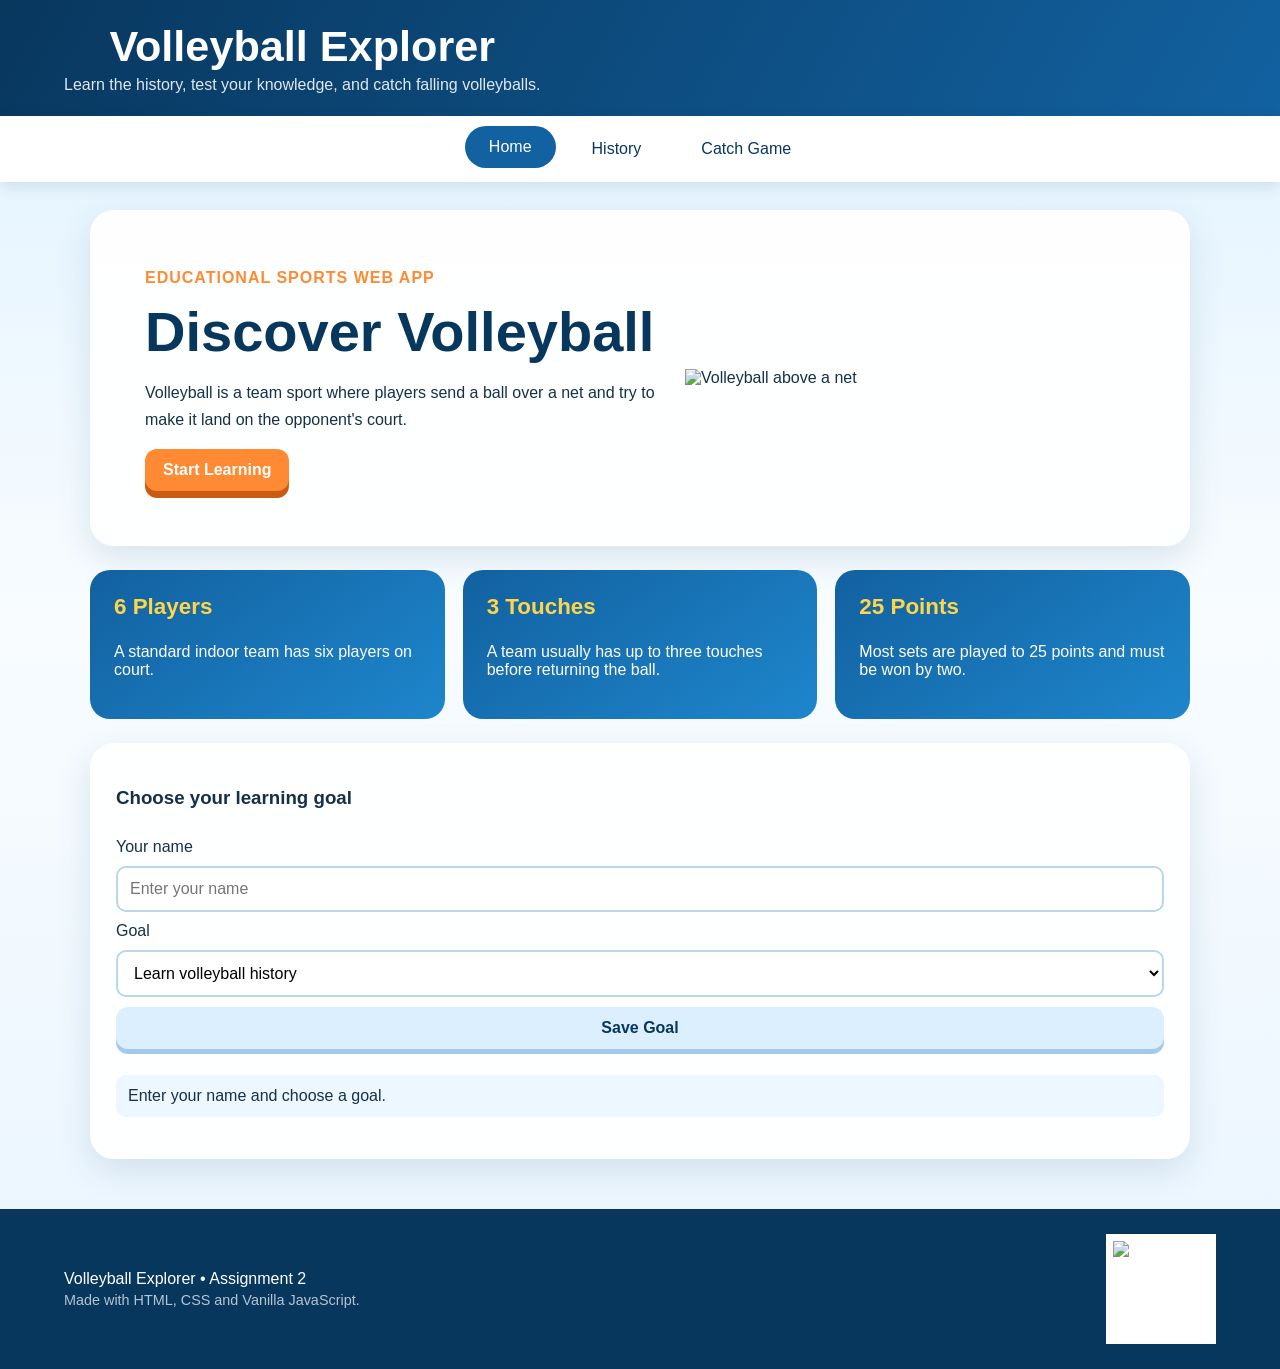
==== index.html @ 9e32d2ed "Add files via upload" ====
<!DOCTYPE html>
<html lang="en">
<head>
  <meta charset="UTF-8">
  <meta name="viewport" content="width=device-width, initial-scale=1.0">
  <meta name="theme-color" content="#1261a0">
  <title>Volleyball Explorer</title>
  <link rel="stylesheet" href="style.css">
</head>
<body>
  <header class="site-header">
    <button id="menuBtn" class="menu-btn" aria-label="Open navigation">☰</button>
    <div>
      <h1>Volleyball Explorer</h1>
      <p>Learn the history, test your knowledge, and catch falling volleyballs.</p>
    </div>
  </header>

  <nav id="mainNav" class="main-nav" aria-label="Main navigation">
    <button class="nav-btn active" data-page="home">Home</button>
    <button class="nav-btn" data-page="history">History</button>
    <button class="nav-btn" data-page="game">Catch Game</button>
  </nav>

  <main>
    <section id="home" class="page active-page">
      <div class="hero-card">
        <div class="hero-text">
          <p class="tag">Educational Sports Web App</p>
          <h2>Discover Volleyball</h2>
          <p>Volleyball is a team sport where players send a ball over a net and try to make it land on the opponent's court.</p>
          <button class="primary-btn go-page" data-page="history">Start Learning</button>
        </div>
        <img src="images/volleyball.png	" alt="Volleyball above a net">
      </div>

      <div class="info-grid">
        <article>
          <h3>6 Players</h3>
          <p>A standard indoor team has six players on court.</p>
        </article>
        <article>
          <h3>3 Touches</h3>
          <p>A team usually has up to three touches before returning the ball.</p>
        </article>
        <article>
          <h3>25 Points</h3>
          <p>Most sets are played to 25 points and must be won by two.</p>
        </article>
      </div>

      <div class="settings-card">
        <h3>Choose your learning goal</h3>
        <label for="nameInput">Your name</label>
        <input id="nameInput" type="text" maxlength="20" placeholder="Enter your name">
        <label for="goalSelect">Goal</label>
        <select id="goalSelect">
          <option value="history">Learn volleyball history</option>
          <option value="game">Practise reaction speed</option>
        </select>
        <button id="saveGoalBtn" class="secondary-btn">Save Goal</button>
        <p id="goalMessage" class="message-box">Enter your name and choose a goal.</p>
      </div>
    </section>

    <section id="history" class="page">
      <div class="section-heading">
        <p class="tag">Subtopic 1</p>
        <h2>History of Volleyball</h2>
        <p>Tap each year to reveal an important event.</p>
      </div>

      <div id="timeline" class="timeline">
        <button class="timeline-item" data-year="1895">
          <span>1895</span>
          <strong>Volleyball is created</strong>
        </button>
        <button class="timeline-item" data-year="1896">
          <span>1896</span>
          <strong>The name changes</strong>
        </button>
        <button class="timeline-item" data-year="1947">
          <span>1947</span>
          <strong>International federation</strong>
        </button>
        <button class="timeline-item" data-year="1964">
          <span>1964</span>
          <strong>Olympic debut</strong>
        </button>
      </div>

      <div id="historyDetail" class="history-detail">
        <h3>Select a year</h3>
        <p>The information will appear here.</p>
      </div>

      <div class="quiz-card">
        <h3>Quick History Check</h3>
        <p>Who created volleyball?</p>
        <div id="quizOptions" class="quiz-options">
          <button data-answer="wrong">James Naismith</button>
          <button data-answer="correct">William G. Morgan</button>
          <button data-answer="wrong">Pierre de Coubertin</button>
        </div>
        <p id="quizFeedback" class="message-box">Choose one answer.</p>
      </div>
    </section>

    <section id="game" class="page">
      <div class="section-heading">
        <p class="tag">Subtopic 2</p>
        <h2>Catch the Volleyball</h2>
        <p>Move the mouse or drag your finger left and right. Catch the falling volleyballs with the hand.</p>
      </div>

      <div class="game-controls">
        <button id="startBtn" class="primary-btn">Start Game</button>
        <button id="resetBtn" class="secondary-btn">Reset</button>
        <button id="soundBtn" class="secondary-btn" aria-pressed="true">Sound: On</button>
        <button id="fullscreenBtn" class="secondary-btn">Full Screen</button>
      </div>

      <div class="score-row">
        <span>Score: <strong id="score">0</strong></span>
        <span>Misses: <strong id="misses">0</strong>/3</span>
        <span>Time: <strong id="time">30</strong>s</span>
      </div>

      <div id="gameArea" class="game-area" aria-label="Volleyball catching game">
 
        <img id="ball" class="ball hidden" src="images/volleyball.png" alt="Falling volleyball">
        <img id="hand" class="hand" src="images/hand.png" alt="Player hand">
        <p id="gameMessage" class="game-message">Press Start Game</p>
      </div>

      <div class="difficulty-card">
        <label for="difficultyRange">Difficulty</label>
        <input id="difficultyRange" type="range" min="1" max="3" value="2">
        <span id="difficultyLabel">Normal</span>
      </div>
    </section>
  </main>

  <footer>
    <div>
      <p>Volleyball Explorer • Assignment 2</p>
      <p class="small-text">Made with HTML, CSS and Vanilla JavaScript.</p>
    </div>
    <img id="qrCodeImg" src="images/qr_placeholder.svg" alt="QR code placeholder for the hosted website">
  </footer>

  <audio id="catchAudio" src="audio/catch.wav" preload="auto"></audio>
  <audio id="missAudio" src="audio/miss.wav" preload="auto"></audio>
  <script src="main.js"></script>
</body>
</html>
---- style.css ----
:root {
  --blue: #1261a0;
  --dark-blue: #08375e;
  --yellow: #ffd54a;
  --orange: #ff8a34;
  --light: #f3f9ff;
  --white: #ffffff;
  --text: #163047;
  --danger: #c0392b;
  --success: #16784c;
}

* { box-sizing: border-box; }

body {
  margin: 0;
  min-height: 100vh;
  overflow-x: hidden;
  font-family: Arial, Helvetica, sans-serif;
  color: var(--text);
  background: linear-gradient(180deg, #dff2ff 0%, #f8fcff 45%, #e9f5ff 100%);
}

button, input, select { font: inherit; }
button { cursor: pointer; }

.site-header {
  display: flex;
  align-items: center;
  text-align: center;
  gap: 18px;
  padding: 22px clamp(18px, 5vw, 70px);
  color: var(--white);
  background: linear-gradient(120deg, var(--dark-blue), var(--blue));
}



.site-header h1 { margin: 0 0 5px; font-size: clamp(1.7rem, 4vw, 2.7rem); }
.site-header p { margin: 0; opacity: 0.88; }
.menu-btn { display: none; border: 0; color: white; background: transparent; font-size: 1.8rem; }

.main-nav {
  display: flex;
  justify-content: center;
  gap: 12px;
  padding: 12px;
  background: var(--white);
  box-shadow: 0 4px 15px rgba(12, 59, 95, 0.12);
  position: sticky;
  top: 0;
  z-index: 20;
}

.nav-btn {
  border: 2px solid transparent;
  border-radius: 999px;
  padding: 10px 22px;
  color: var(--dark-blue);
  background: transparent;
  transition: 0.2s ease;
}
.nav-btn:hover, .nav-btn.active { color: white; background: var(--blue); transform: translateY(-2px); }

main { width: min(1100px, 92%); margin: 28px auto 50px; }
.page { display: none; animation: fade-in 0.35s ease; }
.active-page { display: block; }
@keyframes fade-in { from { opacity: 0; transform: translateY(10px); } to { opacity: 1; transform: translateY(0); } }

.hero-card, .settings-card, .history-detail, .quiz-card, .difficulty-card {
  border-radius: 24px;
  background: rgba(255,255,255,0.95);
  box-shadow: 0 12px 35px rgba(11, 67, 107, 0.12);
}
.hero-card { display: grid; grid-template-columns: 1.2fr 1fr; align-items: center; padding: clamp(25px, 5vw, 55px); overflow: hidden; }
.hero-card img { width: 100%; max-height: 320px; animation: float-ball 3s ease-in-out infinite; }
@keyframes float-ball { 50% { transform: translateY(-12px) rotate(3deg); } }
.tag { margin: 0 0 8px; color: var(--orange); font-weight: 800; text-transform: uppercase; letter-spacing: 1px; }
h2 { margin: 0 0 15px; color: var(--dark-blue); font-size: clamp(2rem, 5vw, 3.5rem); }
.hero-text p { line-height: 1.65; }

.primary-btn, .secondary-btn {
  border: 0;
  border-radius: 12px;
  padding: 12px 18px;
  font-weight: 700;
  transition: transform 0.2s ease, box-shadow 0.2s ease;
}
.primary-btn { color: white; background: var(--orange); box-shadow: 0 7px 0 #c95c13; }
.secondary-btn { color: var(--dark-blue); background: #dcefff; box-shadow: 0 5px 0 #a4cae8; }
.primary-btn:hover, .secondary-btn:hover { transform: translateY(-2px); }
.primary-btn:active, .secondary-btn:active { transform: translateY(3px); box-shadow: none; }

.info-grid { display: grid; grid-template-columns: repeat(3, 1fr); gap: 18px; margin: 24px 0; }
.info-grid article { padding: 24px; border-radius: 20px; color: white; background: linear-gradient(145deg, var(--blue), #1e86cc); transition: transform 0.25s ease; }
.info-grid article:hover { transform: translateY(-6px); }
.info-grid h3 { margin-top: 0; color: var(--yellow); font-size: 1.4rem; }

.settings-card { padding: 26px; display: grid; gap: 10px; }
input, select { width: 100%; border: 2px solid #b8d6ec; border-radius: 10px; padding: 12px; background: white; }
.message-box { min-height: 25px; padding: 12px; border-radius: 10px; background: #edf7ff; }
.success { color: var(--success); background: #e2f7ec; }
.error { color: var(--danger); background: #ffe9e5; }

.section-heading { margin-bottom: 22px; text-align: center; }
.section-heading p:last-child { max-width: 700px; margin: 0 auto; line-height: 1.6; }
.timeline { display: grid; grid-template-columns: repeat(4, 1fr); gap: 13px; }
.timeline-item { min-height: 120px; border: 0; border-radius: 18px; padding: 18px; color: white; background: linear-gradient(145deg, var(--blue), var(--dark-blue)); text-align: left; transition: 0.25s ease; }
.timeline-item:hover, .timeline-item.selected { transform: translateY(-6px); outline: 4px solid var(--yellow); }
.timeline-item span { display: block; margin-bottom: 8px; color: var(--yellow); font-size: 1.5rem; font-weight: 800; }
.history-detail, .quiz-card { margin-top: 20px; padding: 26px; }
.quiz-options { display: flex; flex-wrap: wrap; gap: 10px; }
.quiz-options button { flex: 1 1 190px; border: 2px solid #9dc6e4; border-radius: 12px; padding: 12px; color: var(--dark-blue); background: white; }
.quiz-options button:hover { background: #e9f6ff; }

.game-controls { display: flex; flex-wrap: wrap; justify-content: center; gap: 12px; margin-bottom: 20px; }
.score-row { display: flex; justify-content: space-around; gap: 15px; margin-bottom: 12px; padding: 13px; border-radius: 14px; color: white; background: var(--dark-blue); }
.game-area {
  position: relative;
  width: 100%;
  height: min(62vh, 540px);
  min-height: 390px;
  overflow: hidden;
  cursor: none;
  border: 6px solid white;
  border-radius: 24px;
  background: linear-gradient(#74ccff 0 72%, #f3d38b 72% 100%);
  box-shadow: 0 14px 35px rgba(13, 61, 95, 0.2);
  touch-action: none;
}
.game-area::after { content: ""; position: absolute; left: 0; right: 0; bottom: 27%; height: 8px; background: rgba(255,255,255,0.8); }
.ball { position: absolute; width: 72px; height: 72px; left: 50%; top: -90px; z-index: 4; filter: drop-shadow(0 6px 5px rgba(0,0,0,0.25)); }
.hand { position: absolute; width: 120px; left: calc(50% - 60px); bottom: 12px; z-index: 5; pointer-events: none; filter: drop-shadow(0 6px 4px rgba(0,0,0,0.25)); }
.hidden { display: none; }
.game-message { position: absolute; left: 50%; top: 42%; z-index: 8; transform: translate(-50%, -50%); margin: 0; padding: 14px 22px; border-radius: 999px; color: var(--dark-blue); background: rgba(255,255,255,0.9); font-weight: 800; text-align: center; }
.cloud { position: absolute; width: 120px; height: 35px; border-radius: 50px; background: rgba(255,255,255,0.75); }
.cloud::before, .cloud::after { content: ""; position: absolute; border-radius: 50%; background: inherit; }
.cloud::before { width: 55px; height: 55px; left: 15px; top: -25px; }
.cloud::after { width: 70px; height: 70px; right: 12px; top: -38px; }
.cloud-one { left: 8%; top: 15%; animation: cloud-move 15s linear infinite alternate; }
.cloud-two { right: 8%; top: 28%; transform: scale(0.75); animation: cloud-move 20s linear infinite alternate-reverse; }
@keyframes cloud-move { to { transform: translateX(80px); } }
.difficulty-card { display: flex; align-items: center; gap: 15px; margin-top: 18px; padding: 20px; }
.difficulty-card input { flex: 1; }

footer { display: flex; align-items: center; justify-content: space-between; gap: 20px; padding: 25px clamp(18px, 5vw, 70px); color: white; background: var(--dark-blue); }
footer p { margin: 4px 0; }
.small-text { opacity: 0.7; font-size: 0.9rem; }
#qrCodeImg { width: 110px; height: 110px; border: 7px solid white; background: white; }

@media (max-width: 800px) {
  .site-header { align-items: flex-start; }
  .menu-btn { display: block; }
  .main-nav { display: none; position: sticky; top: 0; flex-direction: column; align-items: stretch; }
  .main-nav.open { display: flex; }
  .nav-btn { border-radius: 10px; }
  main { width: min(94%, 680px); margin-top: 18px; }
  .hero-card { grid-template-columns: 1fr; text-align: center; }
  .hero-card img { max-height: 230px; order: -1; }
  .info-grid, .timeline { grid-template-columns: 1fr; }
  .timeline-item { min-height: 90px; }
  .score-row { font-size: 0.9rem; }
  .game-area { height: 58vh; min-height: 360px; }
  .ball { width: 58px; height: 58px; }
  .hand { width: 100px; }
  .difficulty-card { flex-wrap: wrap; }
  footer { justify-content: center; text-align: center; }
  #qrCodeImg { display: none; }
}

@media (prefers-reduced-motion: reduce) {
  *, *::before, *::after { animation-duration: 0.01ms !important; animation-iteration-count: 1 !important; transition-duration: 0.01ms !important; }
}
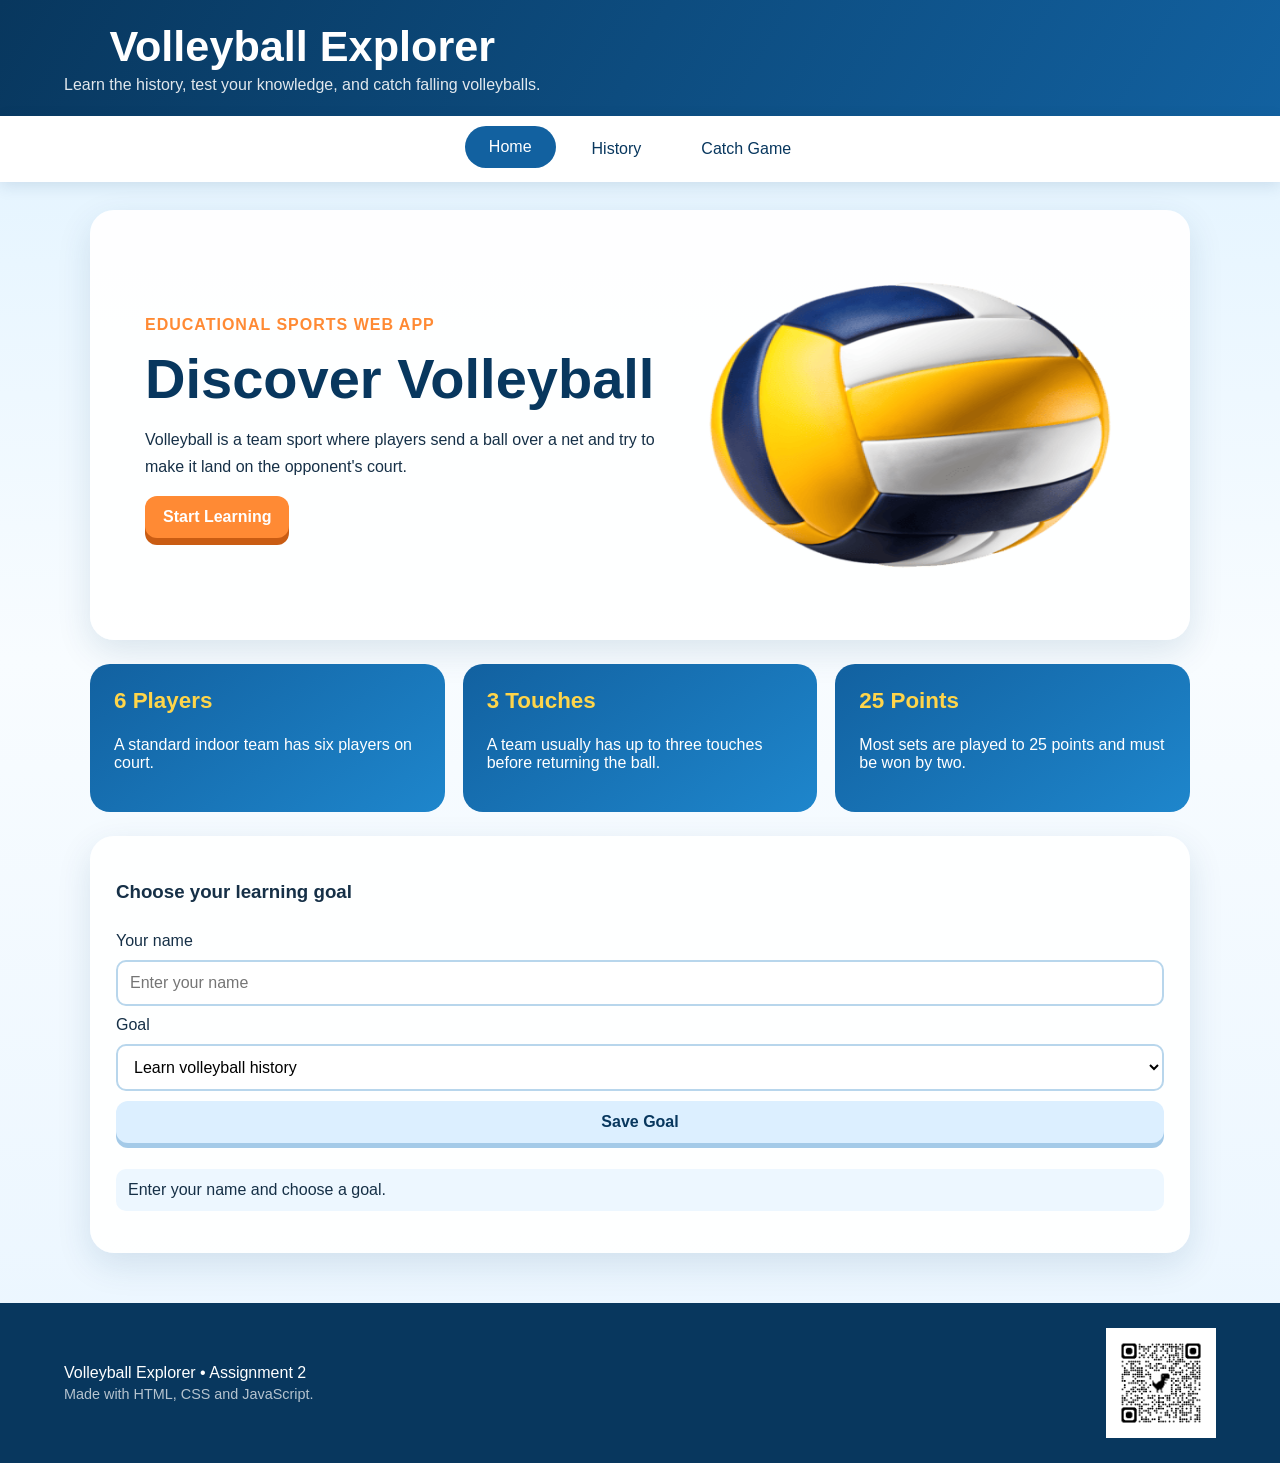
==== commit 3b59de9b: "Update index.html" ====
--- a/index.html
+++ b/index.html
@@ -7,6 +7,7 @@
   <title>Volleyball Explorer</title>
   <link rel="stylesheet" href="style.css">
 </head>
+
 <body>
   <header class="site-header">
     <button id="menuBtn" class="menu-btn" aria-label="Open navigation">☰</button>
@@ -31,7 +32,7 @@
           <p>Volleyball is a team sport where players send a ball over a net and try to make it land on the opponent's court.</p>
           <button class="primary-btn go-page" data-page="history">Start Learning</button>
         </div>
-        <img src="images/volleyball.png	" alt="Volleyball above a net">
+        <img src="images/Volleyball.png">
       </div>
 
       <div class="info-grid">
@@ -128,8 +129,9 @@
 
       <div id="gameArea" class="game-area" aria-label="Volleyball catching game">
  
-        <img id="ball" class="ball hidden" src="images/volleyball.png" alt="Falling volleyball">
-        <img id="hand" class="hand" src="images/hand.png" alt="Player hand">
+        <img id="ball" class="ball hidden" src="images/Volleyball.png">
+		<img id="rock" class="ball hidden" src="images/rock.png">
+        <img id="hand" class="hand" src="images/hand.png">
         <p id="gameMessage" class="game-message">Press Start Game</p>
       </div>
 
@@ -144,13 +146,12 @@
   <footer>
     <div>
       <p>Volleyball Explorer • Assignment 2</p>
-      <p class="small-text">Made with HTML, CSS and Vanilla JavaScript.</p>
+      <p class="small-text">Made with HTML, CSS and JavaScript.</p>
     </div>
-    <img id="qrCodeImg" src="images/qr_placeholder.svg" alt="QR code placeholder for the hosted website">
+    <img id="qrCodeImg" src="images/QrCode.png">
   </footer>
 
-  <audio id="catchAudio" src="audio/catch.wav" preload="auto"></audio>
-  <audio id="missAudio" src="audio/miss.wav" preload="auto"></audio>
+  <audio id="catchAudio" src="audio/Volleyball.mp3" preload="auto"></audio>
   <script src="main.js"></script>
 </body>
 </html>
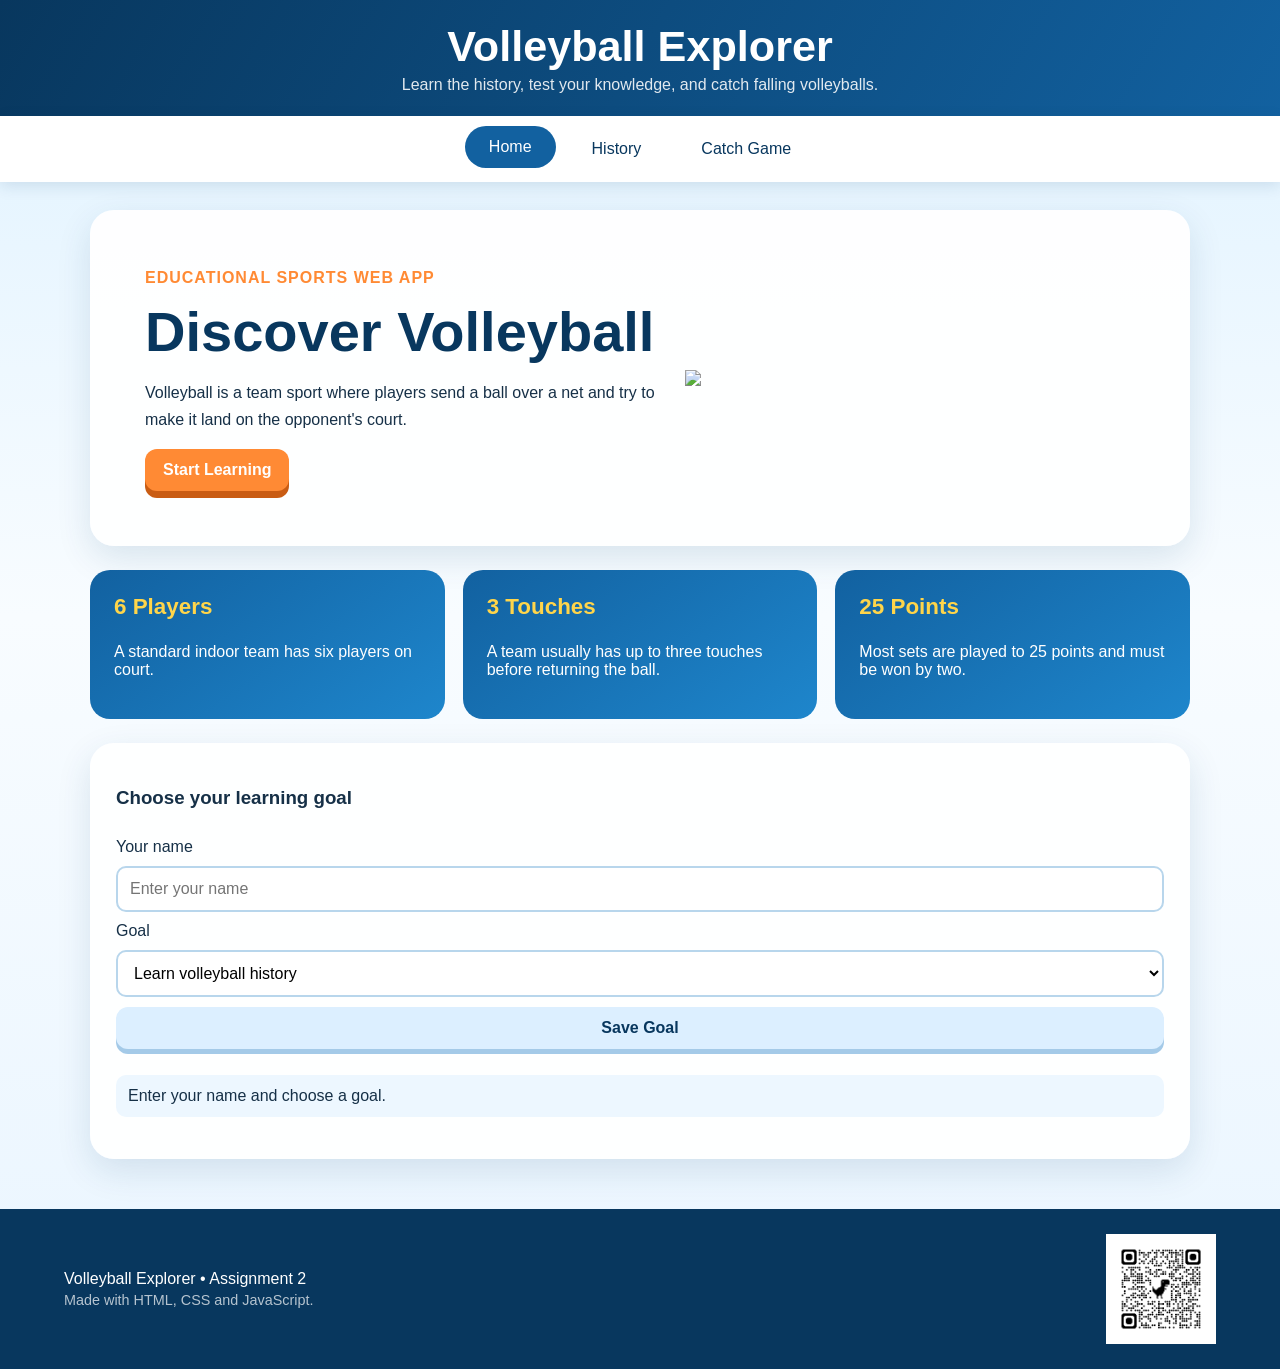
==== commit 9f2da31e: "Update index.html" ====
--- a/index.html
+++ b/index.html
@@ -9,13 +9,14 @@
 </head>
 
 <body>
-  <header class="site-header">
-    <button id="menuBtn" class="menu-btn" aria-label="Open navigation">☰</button>
-    <div>
-      <h1>Volleyball Explorer</h1>
-      <p>Learn the history, test your knowledge, and catch falling volleyballs.</p>
-    </div>
-  </header>
+	<header class="site-header">
+		<button id="menuBtn" class="menu-btn" aria-label="Open navigation">☰</button>
+
+		<div class="hero">
+			<h1>Volleyball Explorer</h1>
+			<p>Learn the history, test your knowledge, and catch falling volleyballs.</p>
+		</div>
+	</header>
 
   <nav id="mainNav" class="main-nav" aria-label="Main navigation">
     <button class="nav-btn active" data-page="home">Home</button>
@@ -32,7 +33,7 @@
           <p>Volleyball is a team sport where players send a ball over a net and try to make it land on the opponent's court.</p>
           <button class="primary-btn go-page" data-page="history">Start Learning</button>
         </div>
-        <img src="images/Volleyball.png">
+        <img src="images/volleyball.png">
       </div>
 
       <div class="info-grid">
@@ -129,7 +130,7 @@
 
       <div id="gameArea" class="game-area" aria-label="Volleyball catching game">
  
-        <img id="ball" class="ball hidden" src="images/Volleyball.png">
+        <img id="ball" class="ball hidden" src="images/volleyball.png">
 		<img id="rock" class="ball hidden" src="images/rock.png">
         <img id="hand" class="hand" src="images/hand.png">
         <p id="gameMessage" class="game-message">Press Start Game</p>
--- a/style.css
+++ b/style.css
@@ -25,20 +25,29 @@
 button { cursor: pointer; }
 
 .site-header {
-  display: flex;
-  align-items: center;
-  text-align: center;
-  gap: 18px;
-  padding: 22px clamp(18px, 5vw, 70px);
-  color: var(--white);
-  background: linear-gradient(120deg, var(--dark-blue), var(--blue));
+    display: flex;
+    align-items: center;
+    padding: 22px clamp(18px, 5vw, 70px);
+    color: var(--white);
+    background: linear-gradient(120deg, var(--dark-blue), var(--blue));
 }
 
+.hero {
+    flex: 1;
+    text-align: center;
+}
 
+.menu-btn {
+    display: none;  
+    border: 0;
+    color: white;
+    background: transparent;
+    font-size: 1.8rem;
+}
 
 .site-header h1 { margin: 0 0 5px; font-size: clamp(1.7rem, 4vw, 2.7rem); }
 .site-header p { margin: 0; opacity: 0.88; }
-.menu-btn { display: none; border: 0; color: white; background: transparent; font-size: 1.8rem; }
+.menu-btnmenu-btn { display: none; border: 0; color: white; background: transparent; font-size: 1.8rem; }
 
 .main-nav {
   display: flex;
@@ -133,13 +142,6 @@
 .hand { position: absolute; width: 120px; left: calc(50% - 60px); bottom: 12px; z-index: 5; pointer-events: none; filter: drop-shadow(0 6px 4px rgba(0,0,0,0.25)); }
 .hidden { display: none; }
 .game-message { position: absolute; left: 50%; top: 42%; z-index: 8; transform: translate(-50%, -50%); margin: 0; padding: 14px 22px; border-radius: 999px; color: var(--dark-blue); background: rgba(255,255,255,0.9); font-weight: 800; text-align: center; }
-.cloud { position: absolute; width: 120px; height: 35px; border-radius: 50px; background: rgba(255,255,255,0.75); }
-.cloud::before, .cloud::after { content: ""; position: absolute; border-radius: 50%; background: inherit; }
-.cloud::before { width: 55px; height: 55px; left: 15px; top: -25px; }
-.cloud::after { width: 70px; height: 70px; right: 12px; top: -38px; }
-.cloud-one { left: 8%; top: 15%; animation: cloud-move 15s linear infinite alternate; }
-.cloud-two { right: 8%; top: 28%; transform: scale(0.75); animation: cloud-move 20s linear infinite alternate-reverse; }
-@keyframes cloud-move { to { transform: translateX(80px); } }
 .difficulty-card { display: flex; align-items: center; gap: 15px; margin-top: 18px; padding: 20px; }
 .difficulty-card input { flex: 1; }
 
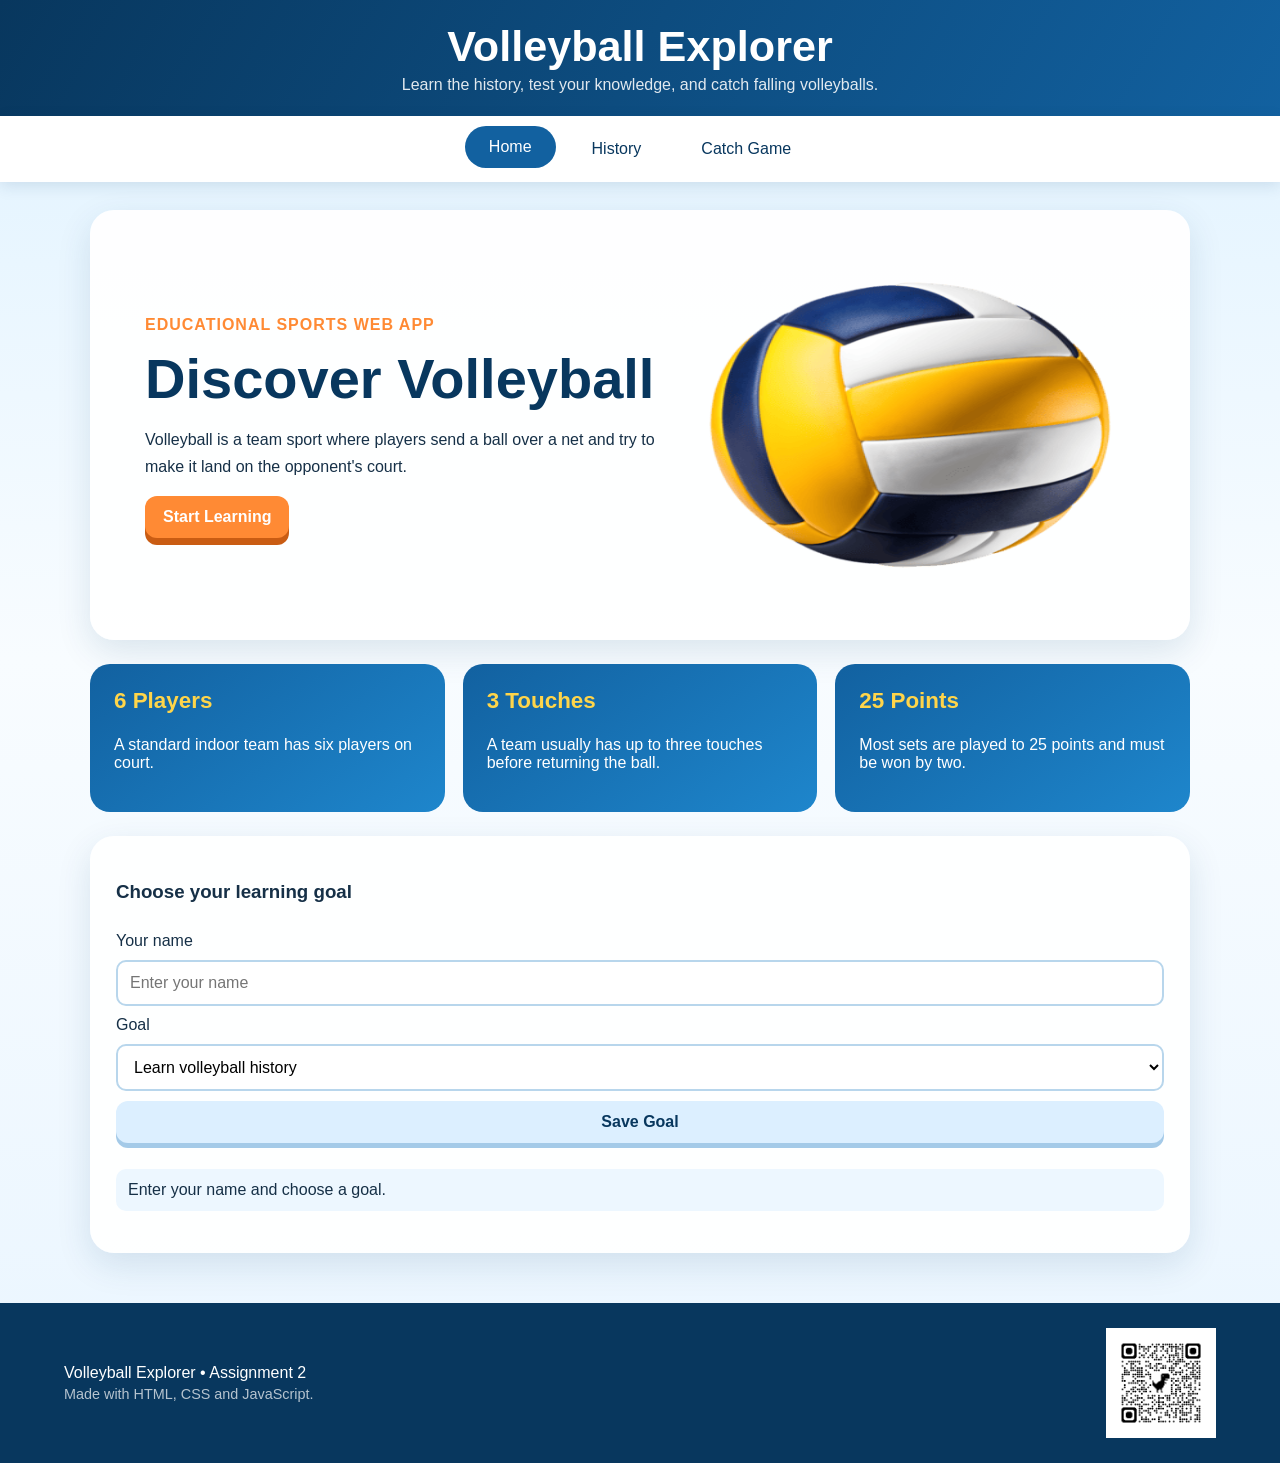
==== commit 6e1e8c9b: "Update index.html" ====
--- a/index.html
+++ b/index.html
@@ -33,7 +33,7 @@
           <p>Volleyball is a team sport where players send a ball over a net and try to make it land on the opponent's court.</p>
           <button class="primary-btn go-page" data-page="history">Start Learning</button>
         </div>
-        <img src="images/volleyball.png">
+        <img src="images/Volleyball.png">
       </div>
 
       <div class="info-grid">
@@ -130,8 +130,7 @@
 
       <div id="gameArea" class="game-area" aria-label="Volleyball catching game">
  
-        <img id="ball" class="ball hidden" src="images/volleyball.png">
-		<img id="rock" class="ball hidden" src="images/rock.png">
+        <img id="ball" class="ball hidden" src="images/Volleyball.png">
         <img id="hand" class="hand" src="images/hand.png">
         <p id="gameMessage" class="game-message">Press Start Game</p>
       </div>
